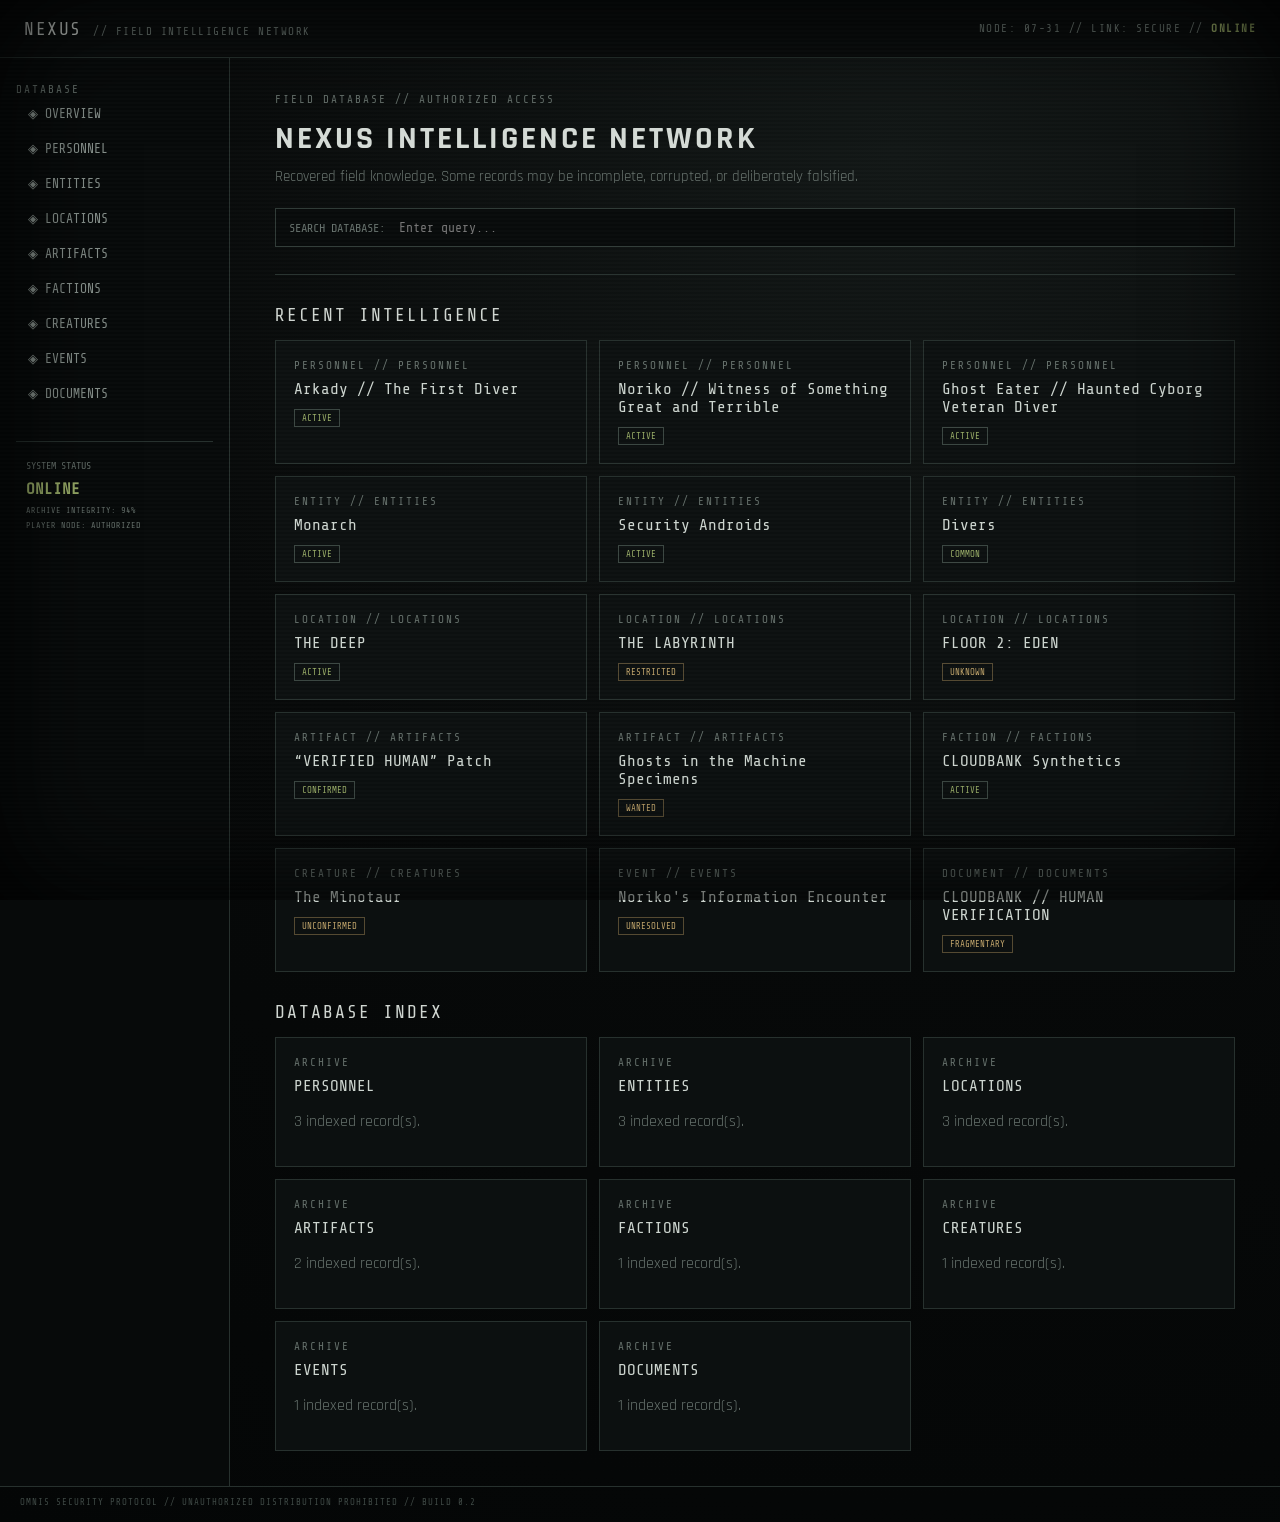
==== index.html @ 6cf0a73c "Second try - Uploading v.02" ====
<!doctype html><html lang="en"><head><meta charset="utf-8"><meta name="viewport" content="width=device-width,initial-scale=1"><title>NEXUS // Field Intelligence Network</title><link rel="stylesheet" href="style.css"></head><body><div class="crt"></div><header><div class="brand">NEXUS <span>// FIELD INTELLIGENCE NETWORK</span></div><div class="status">NODE: 07-31 // LINK: SECURE // <b>ONLINE</b></div></header><div class="layout"><aside><div class="label">DATABASE</div><nav id="nav"></nav><div class="system">SYSTEM STATUS<strong>ONLINE</strong><small>ARCHIVE INTEGRITY: 94%</small><small>PLAYER NODE: AUTHORIZED</small></div></aside><main><section class="hero"><div class="label">FIELD DATABASE // AUTHORIZED ACCESS</div><h1 id="title">NEXUS INTELLIGENCE NETWORK</h1><p id="intro">Recovered field knowledge. Some records may be incomplete, corrupted, or deliberately falsified.</p><div class="search">SEARCH DATABASE:<input id="search" placeholder="Enter query..." autocomplete="off"><span id="count"></span></div></section><section id="content"></section></main></div><footer>OMNIS SECURITY PROTOCOL // UNAUTHORIZED DISTRIBUTION PROHIBITED // BUILD 0.2</footer><script src="app.js"></script></body></html>
---- style.css ----
@import url('https://fonts.googleapis.com/css2?family=Share+Tech+Mono&family=Rajdhani:wght@400;600;700&display=swap');:root{--bg:#070909;--line:#27312e;--text:#b8c2bd;--muted:#66716c;--accent:#9aae68;--warn:#c0a46b}*{box-sizing:border-box}body{margin:0;background:radial-gradient(circle at 70% 10%,#121716,#070909 48%,#040606);color:var(--text);font-family:Rajdhani,sans-serif;min-height:100vh}.crt{position:fixed;inset:0;pointer-events:none;background:linear-gradient(transparent 50%,rgba(255,255,255,.014) 51%);background-size:100% 4px;box-shadow:inset 0 0 120px #000;z-index:9}header{height:58px;border-bottom:1px solid var(--line);display:flex;justify-content:space-between;align-items:center;padding:0 24px;background:#090c0c;font-family:'Share Tech Mono';letter-spacing:1.5px}.brand{font-size:18px;color:#d1d7d2}.brand span,.status{color:var(--muted);font-size:11px}.status b{color:var(--accent)}.layout{display:grid;grid-template-columns:230px 1fr;min-height:calc(100vh - 94px)}aside{border-right:1px solid var(--line);padding:25px 16px;background:#070a0a}.label,.meta{font:11px 'Share Tech Mono';letter-spacing:2px;color:var(--muted)}nav button{display:block;width:100%;text-align:left;border:0;border-left:2px solid transparent;background:none;color:#89938e;padding:10px;font:13px 'Share Tech Mono';cursor:pointer}nav button:hover{color:#d1d7d2;background:#111716;border-left-color:var(--accent)}.system{border-top:1px solid var(--line);margin-top:30px;padding:15px 10px;color:var(--muted);font:10px 'Share Tech Mono';line-height:1.8}.system strong{display:block;color:var(--accent);font-size:16px}.system small{display:block}main{max-width:1250px;width:100%;padding:35px 45px;margin:auto}.hero{border-bottom:1px solid var(--line);padding-bottom:27px}.hero h1{font-size:32px;letter-spacing:3px;margin:12px 0 8px;color:#d5dbd6}.hero p{max-width:800px;color:#68736e;margin:0 0 22px;font-size:15px}.search{display:flex;align-items:center;gap:12px;border:1px solid #303b37;background:#080b0b;padding:10px 13px;font:12px 'Share Tech Mono';color:var(--muted)}.search input{flex:1;background:none;border:0;outline:0;color:#cbd2cd;font:13px 'Share Tech Mono'}.search #count{color:var(--accent);font-size:9px}.section{font:18px 'Share Tech Mono';letter-spacing:2px;color:#d0d6d1;margin:30px 0 15px}.grid{display:grid;grid-template-columns:repeat(auto-fit,minmax(245px,1fr));gap:12px}.card{border:1px solid var(--line);background:#0c1010;padding:18px;cursor:pointer;transition:.15s}.card:hover{border-color:#56645d;transform:translateY(-1px)}.card h3{font:16px 'Share Tech Mono';margin:8px 0;color:#cdd5cf}.card p{color:var(--muted)}.badge{display:inline-block;border:1px solid #3b4742;padding:3px 7px;font:9px 'Share Tech Mono';color:var(--accent)}.badge.warn{color:var(--warn);border-color:#554a32}.entry{margin-top:25px;border:1px solid var(--line);background:#090c0c;padding:28px}.entryhead{display:flex;justify-content:space-between;border-bottom:1px solid var(--line);padding-bottom:20px;gap:20px}.entry h2{font:26px 'Share Tech Mono';letter-spacing:2px;margin:8px 0;color:#d3d9d4}.entry p,.detail li{line-height:1.65;color:#929d97}.facts{display:grid;grid-template-columns:repeat(auto-fit,minmax(160px,1fr));gap:10px;margin:22px 0}.fact{border:1px solid var(--line);padding:10px}.fact small{display:block;color:var(--muted);font:9px 'Share Tech Mono';margin-bottom:5px}.fact strong{font:13px 'Share Tech Mono';font-weight:400;color:#c4cdc7}.detail{border-left:2px solid #38423e;padding-left:14px;margin:15px 0}.detail b{font:10px 'Share Tech Mono';color:var(--warn);letter-spacing:1px}.links{display:flex;flex-wrap:wrap;gap:8px}.link{background:#111716;border:1px solid var(--line);padding:7px 9px;color:#aab5ae;cursor:pointer;font:11px 'Share Tech Mono'}.muted,.error{color:var(--muted);font-family:'Share Tech Mono'}.error{padding:40px 0}footer{height:36px;border-top:1px solid var(--line);padding:10px 20px;color:#3f4945;font:9px 'Share Tech Mono';letter-spacing:1px}@media(max-width:760px){.layout{grid-template-columns:1fr}aside{border-right:0;border-bottom:1px solid var(--line);padding:10px}nav{display:flex;overflow:auto}nav button{min-width:max-content}.system{display:none}main{padding:25px 16px}.status{display:none}.hero h1{font-size:24px}.entryhead{display:block}}
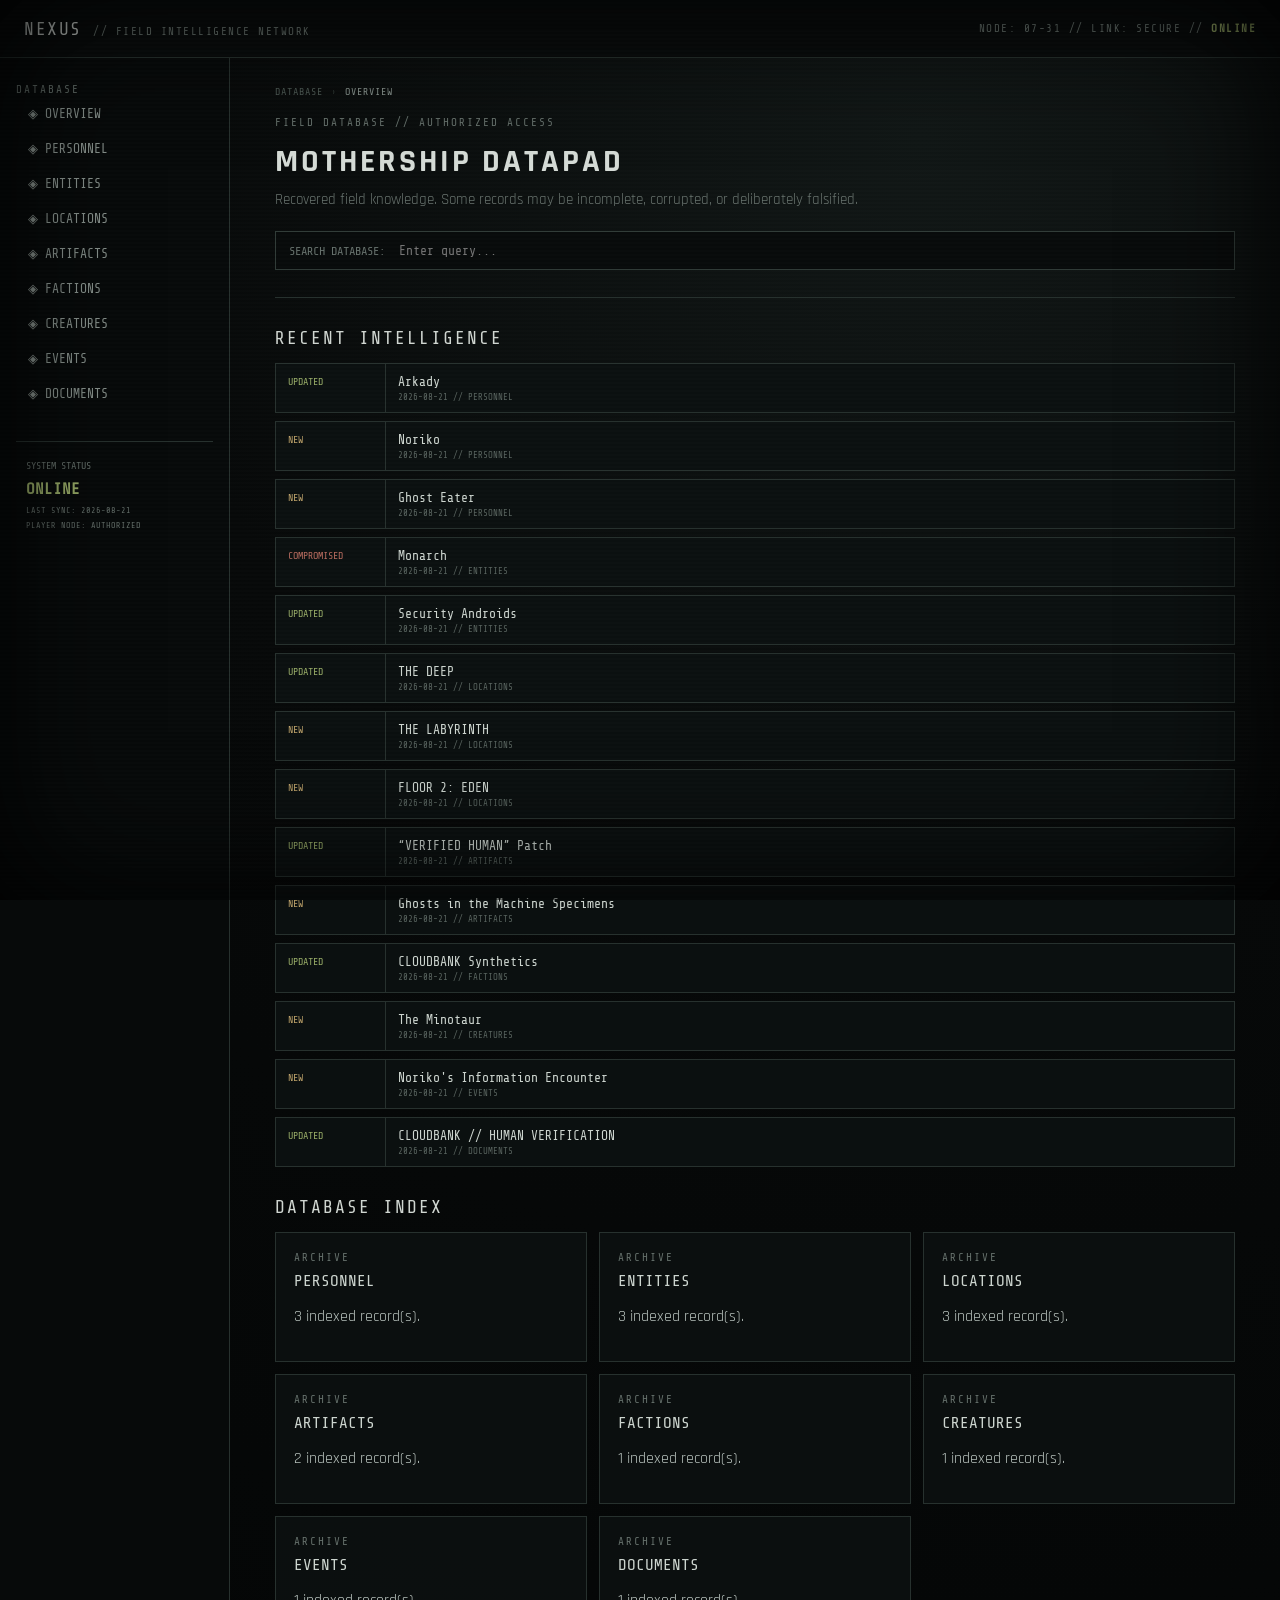
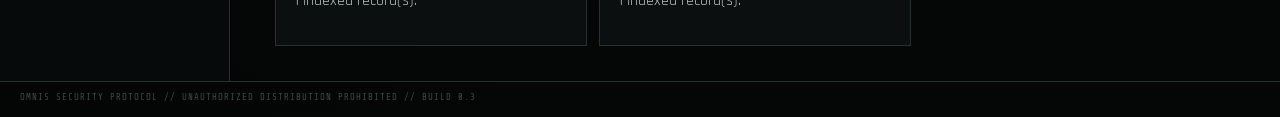
==== commit ba7a325b: "Adding v0.3" ====
--- a/index.html
+++ b/index.html
@@ -1 +1,19 @@
-<!doctype html><html lang="en"><head><meta charset="utf-8"><meta name="viewport" content="width=device-width,initial-scale=1"><title>NEXUS // Field Intelligence Network</title><link rel="stylesheet" href="style.css"></head><body><div class="crt"></div><header><div class="brand">NEXUS <span>// FIELD INTELLIGENCE NETWORK</span></div><div class="status">NODE: 07-31 // LINK: SECURE // <b>ONLINE</b></div></header><div class="layout"><aside><div class="label">DATABASE</div><nav id="nav"></nav><div class="system">SYSTEM STATUS<strong>ONLINE</strong><small>ARCHIVE INTEGRITY: 94%</small><small>PLAYER NODE: AUTHORIZED</small></div></aside><main><section class="hero"><div class="label">FIELD DATABASE // AUTHORIZED ACCESS</div><h1 id="title">NEXUS INTELLIGENCE NETWORK</h1><p id="intro">Recovered field knowledge. Some records may be incomplete, corrupted, or deliberately falsified.</p><div class="search">SEARCH DATABASE:<input id="search" placeholder="Enter query..." autocomplete="off"><span id="count"></span></div></section><section id="content"></section></main></div><footer>OMNIS SECURITY PROTOCOL // UNAUTHORIZED DISTRIBUTION PROHIBITED // BUILD 0.2</footer><script src="app.js"></script></body></html>+<!doctype html>
+<html lang="en">
+<head>
+<meta charset="utf-8">
+<meta name="viewport" content="width=device-width,initial-scale=1">
+<title>NEXUS // Field Intelligence Network</title>
+<link rel="stylesheet" href="style.css">
+</head>
+<body>
+<div id="boot" class="boot"><div class="boot-screen"><div class="boot-logo">NEXUS</div><div id="bootLines" class="boot-lines"></div></div></div>
+<div class="crt"></div>
+<header><div class="brand">NEXUS <span>// FIELD INTELLIGENCE NETWORK</span></div><div class="status">NODE: <span id="node">07-31</span> // LINK: SECURE // <b>ONLINE</b></div></header>
+<div class="layout">
+<aside><div class="label">DATABASE</div><nav id="nav"></nav><div class="system">SYSTEM STATUS<strong>ONLINE</strong><small id="sync">LAST SYNC: --</small><small>PLAYER NODE: AUTHORIZED</small></div></aside>
+<main><div id="breadcrumbs" class="breadcrumbs"></div><section class="hero"><div class="label">FIELD DATABASE // AUTHORIZED ACCESS</div><h1 id="title">NEXUS INTELLIGENCE NETWORK</h1><p id="intro">Recovered field knowledge. Some records may be incomplete, corrupted, or deliberately falsified.</p><div class="search">SEARCH DATABASE:<input id="search" placeholder="Enter query..." autocomplete="off"><span id="count"></span></div></section><section id="content"></section></main>
+</div>
+<footer>OMNIS SECURITY PROTOCOL // UNAUTHORIZED DISTRIBUTION PROHIBITED // BUILD <span id="build">0.3</span></footer>
+<script src="app.js"></script>
+</body></html>
--- a/style.css
+++ b/style.css
@@ -1 +1,2 @@
-@import url('https://fonts.googleapis.com/css2?family=Share+Tech+Mono&family=Rajdhani:wght@400;600;700&display=swap');:root{--bg:#070909;--line:#27312e;--text:#b8c2bd;--muted:#66716c;--accent:#9aae68;--warn:#c0a46b}*{box-sizing:border-box}body{margin:0;background:radial-gradient(circle at 70% 10%,#121716,#070909 48%,#040606);color:var(--text);font-family:Rajdhani,sans-serif;min-height:100vh}.crt{position:fixed;inset:0;pointer-events:none;background:linear-gradient(transparent 50%,rgba(255,255,255,.014) 51%);background-size:100% 4px;box-shadow:inset 0 0 120px #000;z-index:9}header{height:58px;border-bottom:1px solid var(--line);display:flex;justify-content:space-between;align-items:center;padding:0 24px;background:#090c0c;font-family:'Share Tech Mono';letter-spacing:1.5px}.brand{font-size:18px;color:#d1d7d2}.brand span,.status{color:var(--muted);font-size:11px}.status b{color:var(--accent)}.layout{display:grid;grid-template-columns:230px 1fr;min-height:calc(100vh - 94px)}aside{border-right:1px solid var(--line);padding:25px 16px;background:#070a0a}.label,.meta{font:11px 'Share Tech Mono';letter-spacing:2px;color:var(--muted)}nav button{display:block;width:100%;text-align:left;border:0;border-left:2px solid transparent;background:none;color:#89938e;padding:10px;font:13px 'Share Tech Mono';cursor:pointer}nav button:hover{color:#d1d7d2;background:#111716;border-left-color:var(--accent)}.system{border-top:1px solid var(--line);margin-top:30px;padding:15px 10px;color:var(--muted);font:10px 'Share Tech Mono';line-height:1.8}.system strong{display:block;color:var(--accent);font-size:16px}.system small{display:block}main{max-width:1250px;width:100%;padding:35px 45px;margin:auto}.hero{border-bottom:1px solid var(--line);padding-bottom:27px}.hero h1{font-size:32px;letter-spacing:3px;margin:12px 0 8px;color:#d5dbd6}.hero p{max-width:800px;color:#68736e;margin:0 0 22px;font-size:15px}.search{display:flex;align-items:center;gap:12px;border:1px solid #303b37;background:#080b0b;padding:10px 13px;font:12px 'Share Tech Mono';color:var(--muted)}.search input{flex:1;background:none;border:0;outline:0;color:#cbd2cd;font:13px 'Share Tech Mono'}.search #count{color:var(--accent);font-size:9px}.section{font:18px 'Share Tech Mono';letter-spacing:2px;color:#d0d6d1;margin:30px 0 15px}.grid{display:grid;grid-template-columns:repeat(auto-fit,minmax(245px,1fr));gap:12px}.card{border:1px solid var(--line);background:#0c1010;padding:18px;cursor:pointer;transition:.15s}.card:hover{border-color:#56645d;transform:translateY(-1px)}.card h3{font:16px 'Share Tech Mono';margin:8px 0;color:#cdd5cf}.card p{color:var(--muted)}.badge{display:inline-block;border:1px solid #3b4742;padding:3px 7px;font:9px 'Share Tech Mono';color:var(--accent)}.badge.warn{color:var(--warn);border-color:#554a32}.entry{margin-top:25px;border:1px solid var(--line);background:#090c0c;padding:28px}.entryhead{display:flex;justify-content:space-between;border-bottom:1px solid var(--line);padding-bottom:20px;gap:20px}.entry h2{font:26px 'Share Tech Mono';letter-spacing:2px;margin:8px 0;color:#d3d9d4}.entry p,.detail li{line-height:1.65;color:#929d97}.facts{display:grid;grid-template-columns:repeat(auto-fit,minmax(160px,1fr));gap:10px;margin:22px 0}.fact{border:1px solid var(--line);padding:10px}.fact small{display:block;color:var(--muted);font:9px 'Share Tech Mono';margin-bottom:5px}.fact strong{font:13px 'Share Tech Mono';font-weight:400;color:#c4cdc7}.detail{border-left:2px solid #38423e;padding-left:14px;margin:15px 0}.detail b{font:10px 'Share Tech Mono';color:var(--warn);letter-spacing:1px}.links{display:flex;flex-wrap:wrap;gap:8px}.link{background:#111716;border:1px solid var(--line);padding:7px 9px;color:#aab5ae;cursor:pointer;font:11px 'Share Tech Mono'}.muted,.error{color:var(--muted);font-family:'Share Tech Mono'}.error{padding:40px 0}footer{height:36px;border-top:1px solid var(--line);padding:10px 20px;color:#3f4945;font:9px 'Share Tech Mono';letter-spacing:1px}@media(max-width:760px){.layout{grid-template-columns:1fr}aside{border-right:0;border-bottom:1px solid var(--line);padding:10px}nav{display:flex;overflow:auto}nav button{min-width:max-content}.system{display:none}main{padding:25px 16px}.status{display:none}.hero h1{font-size:24px}.entryhead{display:block}}+@import url('https://fonts.googleapis.com/css2?family=Share+Tech+Mono&family=Rajdhani:wght@400;600;700&display=swap');
+:root{--bg:#070909;--line:#27312e;--text:#b8c2bd;--muted:#66716c;--accent:#9aae68;--warn:#c0a46b;--danger:#b86b5e}*{box-sizing:border-box}html{background:#050707}body{margin:0;background:radial-gradient(circle at 72% 8%,#111716 0,#070909 43%,#040606 100%);color:var(--text);font-family:Rajdhani,sans-serif;min-height:100vh}.crt{position:fixed;inset:0;pointer-events:none;background:linear-gradient(transparent 50%,rgba(255,255,255,.013) 51%);background-size:100% 4px;box-shadow:inset 0 0 140px #000;z-index:20}.boot{position:fixed;inset:0;background:#030505;z-index:100;display:grid;place-items:center;transition:opacity .28s ease,visibility .28s ease}.boot.hidden{opacity:0;visibility:hidden}.boot-screen{width:min(760px,88vw);border:1px solid #2b3834;background:#070b0a;box-shadow:0 0 40px rgba(0,0,0,.7);padding:32px;font-family:'Share Tech Mono',monospace}.boot-logo{color:#d5dbd6;font-size:34px;letter-spacing:8px;border-bottom:1px solid var(--line);padding-bottom:18px;margin-bottom:18px}.boot-lines{min-height:170px;color:#7f8b85;line-height:1.9;font-size:12px}header{height:58px;border-bottom:1px solid var(--line);display:flex;justify-content:space-between;align-items:center;padding:0 24px;background:#090c0c;font-family:'Share Tech Mono';letter-spacing:1.5px}.brand{font-size:18px;color:#d1d7d2}.brand span,.status{color:var(--muted);font-size:11px}.status b{color:var(--accent)}.layout{display:grid;grid-template-columns:230px 1fr;min-height:calc(100vh - 94px)}aside{border-right:1px solid var(--line);padding:25px 16px;background:#070a0a}.label,.meta{font:11px 'Share Tech Mono';letter-spacing:2px;color:var(--muted)}nav button{display:block;width:100%;text-align:left;border:0;border-left:2px solid transparent;background:none;color:#89938e;padding:10px;font:13px 'Share Tech Mono';cursor:pointer}nav button:hover{color:#d1d7d2;background:#111716;border-left-color:var(--accent)}.system{border-top:1px solid var(--line);margin-top:30px;padding:15px 10px;color:var(--muted);font:10px 'Share Tech Mono';line-height:1.8}.system strong{display:block;color:var(--accent);font-size:16px}.system small{display:block}main{max-width:1280px;width:100%;padding:24px 45px 35px;margin:auto}.breadcrumbs{display:flex;gap:8px;align-items:center;margin-bottom:16px;min-height:18px;color:#4d5954;font:10px 'Share Tech Mono';letter-spacing:1px}.breadcrumbs em{font-style:normal;color:#2f3935}.breadcrumbs .current{color:#89948f}.hero{border-bottom:1px solid var(--line);padding-bottom:27px}.hero h1{font-size:32px;letter-spacing:3px;margin:12px 0 8px;color:#d5dbd6}.hero p{max-width:800px;color:#68736e;margin:0 0 22px;font-size:15px}.search{display:flex;align-items:center;gap:12px;border:1px solid #303b37;background:#080b0b;padding:10px 13px;font:12px 'Share Tech Mono';color:var(--muted)}.search input{flex:1;background:none;border:0;outline:0;color:#cbd2cd;font:13px 'Share Tech Mono'}.search #count{color:var(--accent);font-size:9px}.section{font:18px 'Share Tech Mono';letter-spacing:2px;color:#d0d6d1;margin:30px 0 15px}.grid{display:grid;grid-template-columns:repeat(auto-fit,minmax(245px,1fr));gap:12px}.card{border:1px solid var(--line);background:rgba(12,16,16,.88);padding:18px;cursor:pointer;transition:.15s;position:relative;overflow:hidden}.card:hover{border-color:#56645d;transform:translateY(-1px);background:#101515}.card h3{font:16px 'Share Tech Mono';margin:8px 0 3px;color:#cdd5cf}.subtitle{color:#65706b;min-height:22px;font-size:12px}.card-badges,.entry-badges{display:flex;gap:6px;flex-wrap:wrap;margin-top:12px}.badge{display:inline-block;border:1px solid #3b4742;padding:3px 7px;font:9px 'Share Tech Mono';letter-spacing:.7px;color:var(--accent)}.badge.partial,.badge.new{color:var(--warn);border-color:#554a32}.badge.unverified{color:#879b99;border-color:#40514f}.badge.classified,.badge.compromised{color:var(--danger);border-color:#5f3e39}.badge.updated{color:#9aae68;border-color:#46513a}.recent-strip{display:grid;gap:8px}.recent{display:grid;grid-template-columns:110px 1fr;border:1px solid var(--line);background:#0b1010;cursor:pointer;transition:.15s}.recent:hover{border-color:#53615a}.recent-state{padding:12px;border-right:1px solid var(--line);font:10px 'Share Tech Mono';color:var(--accent)}.recent.new .recent-state{color:var(--warn)}.recent.compromised .recent-state{color:var(--danger)}.recent>div:last-child{padding:10px 12px}.recent strong{display:block;font:13px 'Share Tech Mono';color:#cdd5cf}.recent small{display:block;margin-top:3px;color:#59645f;font:9px 'Share Tech Mono'}.entry{margin-top:25px;border:1px solid var(--line);background:#090c0c;padding:28px;position:relative;overflow:hidden}.record-topline{display:flex;justify-content:space-between;gap:20px;color:#58635e;font:9px 'Share Tech Mono';letter-spacing:1.5px;border-bottom:1px solid var(--line);padding-bottom:10px;margin-bottom:18px}.entryhead{display:flex;justify-content:space-between;gap:20px}.entry h2{font:28px 'Share Tech Mono';letter-spacing:2px;margin:8px 0 2px;color:#d3d9d4}.entry-subtitle{color:#6f7a75;font-size:14px}.record-layout{display:grid;grid-template-columns:minmax(0,1fr) 300px;gap:26px;margin-top:18px}.facts{display:grid;grid-template-columns:repeat(auto-fit,minmax(160px,1fr));gap:10px;margin:10px 0 22px}.fact{border:1px solid var(--line);padding:10px;background:#0b0f0f}.fact small{display:block;color:var(--muted);font:9px 'Share Tech Mono';margin-bottom:5px}.fact strong{font:13px 'Share Tech Mono';font-weight:400;color:#c4cdc7}.integrity{border:1px solid var(--line);padding:12px;background:#080b0b}.integrity-row{display:flex;justify-content:space-between;font:10px 'Share Tech Mono';color:#66716c;margin-bottom:8px}.integrity-row b{color:#aeb8b2}.integrity-track{height:7px;border:1px solid #2d3733;background:#060808;overflow:hidden}.integrity-fill{height:100%;background:linear-gradient(90deg,#657347,#9aae68)}.integrity-fill.overflow{animation:integrityPulse 1.2s steps(2,end) infinite}.detail{border-left:2px solid #38423e;padding-left:14px;margin:15px 0}.detail b{font:10px 'Share Tech Mono';color:var(--warn);letter-spacing:1px}.entry p,.detail li{line-height:1.65;color:#929d97}.links{display:flex;flex-wrap:wrap;gap:8px}.link{background:#111716;border:1px solid var(--line);padding:7px 9px;color:#aab5ae;cursor:pointer;font:11px 'Share Tech Mono'}.image-frame{border:1px solid #303a36;min-height:340px;background:linear-gradient(rgba(7,10,10,.35),rgba(7,10,10,.55)),repeating-linear-gradient(0deg,#0c1110,#0c1110 2px,#0a0e0d 2px,#0a0e0d 4px);position:relative;overflow:hidden}.image-frame img{width:100%;height:100%;min-height:340px;object-fit:cover;display:block;filter:grayscale(1) contrast(1.08) brightness(.75)}.image-placeholder{display:none;position:absolute;inset:0;align-items:center;justify-content:center;flex-direction:column;gap:8px;color:#65706b;text-align:center;padding:20px;font:11px 'Share Tech Mono'}.image-placeholder small{color:#3f4945;word-break:break-all}.image-frame.missing img{display:none}.image-frame.missing .image-placeholder{display:flex}.image-scan{position:absolute;inset:0;pointer-events:none;background:linear-gradient(180deg,transparent 0,rgba(160,180,168,.05) 50%,transparent 100%);animation:scan 6s linear infinite}.redaction-line{margin:12px 0;font:12px 'Share Tech Mono'}.redaction{display:inline-block;color:#050707;background:#89918d;padding:2px 4px;letter-spacing:1px;user-select:none;filter:contrast(1.4)}.monarch-card::after{content:"";position:absolute;inset:0;pointer-events:none;border:1px solid rgba(165,95,80,.16);animation:monarchFlicker 4.5s steps(2,end) infinite}.monarch-record{border-color:#4a3431}.monarch-record::before{content:"AUTHORITY OVERRIDE";position:absolute;top:10px;right:-35px;transform:rotate(27deg);color:rgba(184,107,94,.13);font:22px 'Share Tech Mono';letter-spacing:3px}.muted,.error{color:var(--muted);font-family:'Share Tech Mono'}.error{padding:40px 0}footer{height:36px;border-top:1px solid var(--line);padding:10px 20px;color:#3f4945;font:9px 'Share Tech Mono';letter-spacing:1px}@keyframes scan{0%{transform:translateY(-100%)}100%{transform:translateY(100%)}}@keyframes monarchFlicker{0%,93%,100%{opacity:.3}94%{opacity:.8}95%{opacity:.15}96%{opacity:.65}}@keyframes integrityPulse{0%,100%{opacity:.5}50%{opacity:1}}@media(max-width:900px){.record-layout{grid-template-columns:1fr}.image-frame{min-height:260px}.image-frame img{min-height:260px}}@media(max-width:760px){.layout{grid-template-columns:1fr}aside{border-right:0;border-bottom:1px solid var(--line);padding:10px}nav{display:flex;overflow:auto}nav button{min-width:max-content}.system{display:none}main{padding:20px 16px 28px}.status{display:none}.hero h1{font-size:24px}.entryhead{display:block}.recent{grid-template-columns:88px 1fr}}
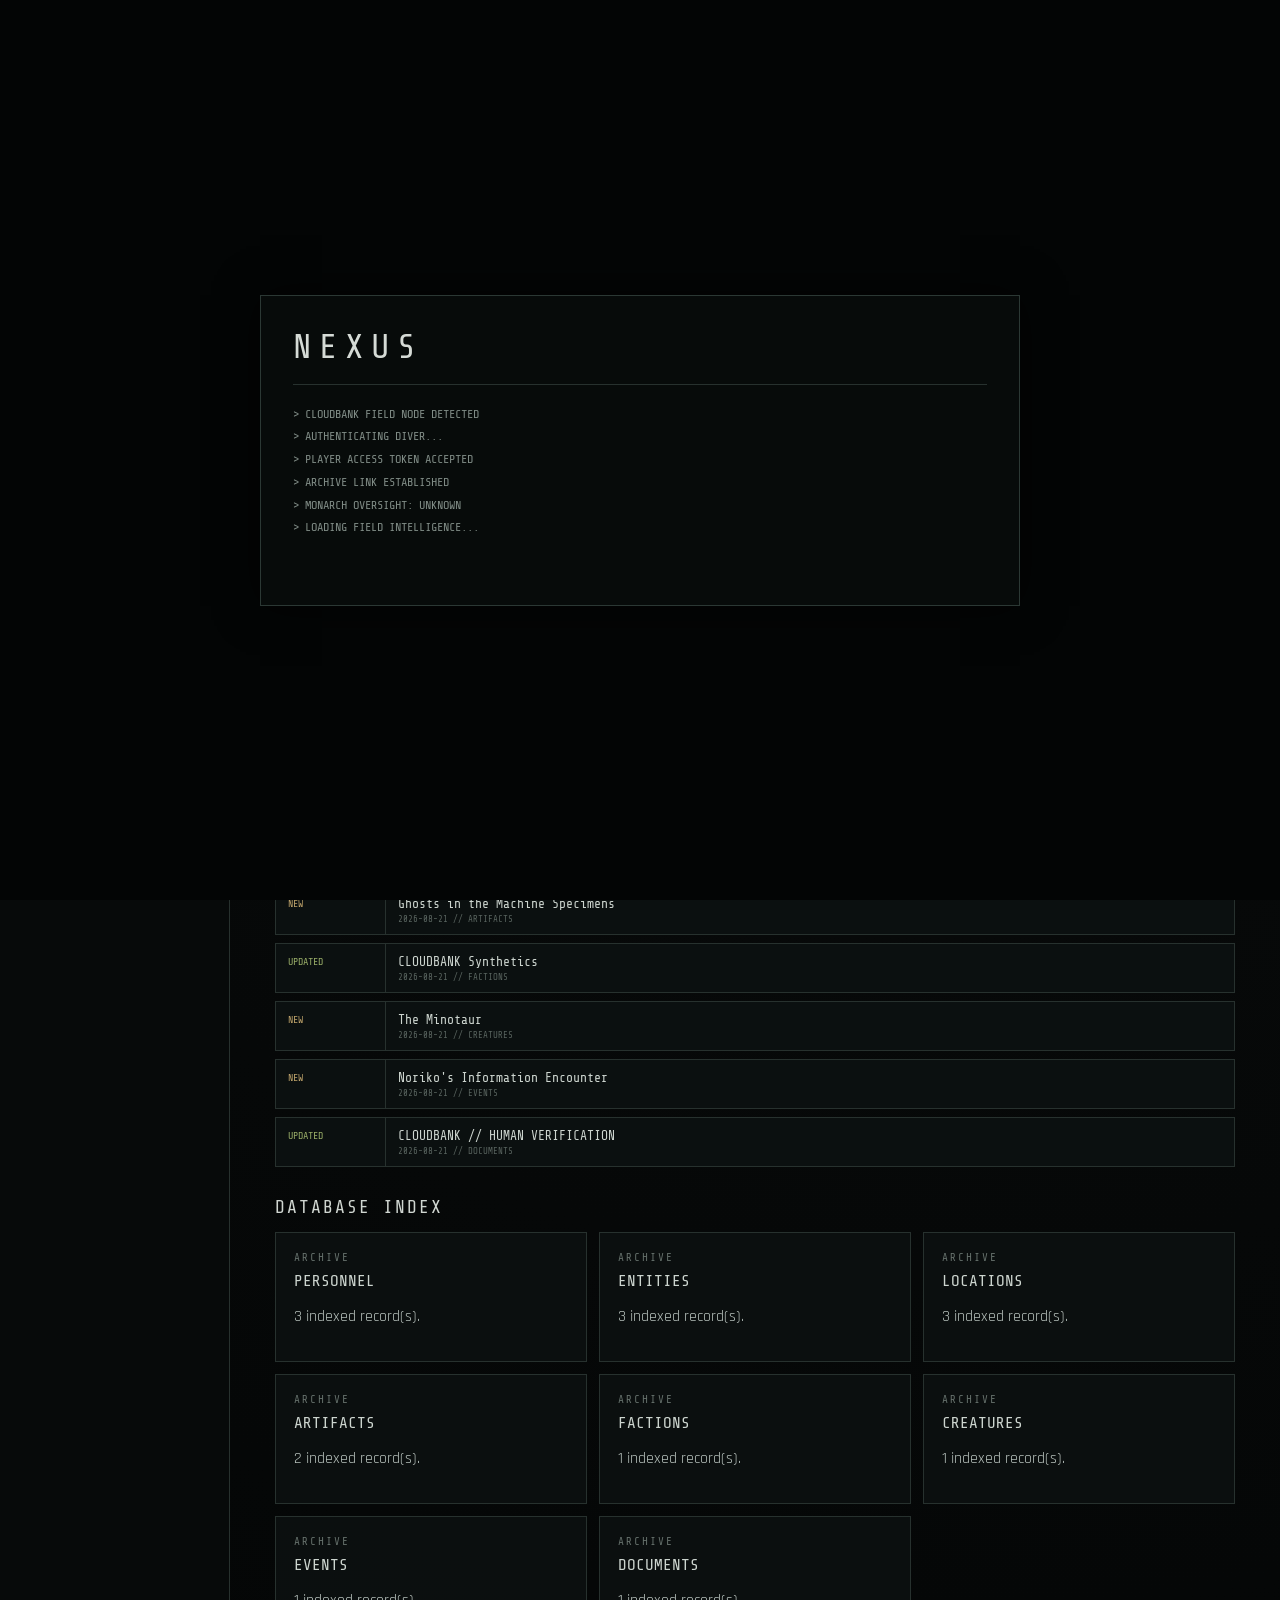
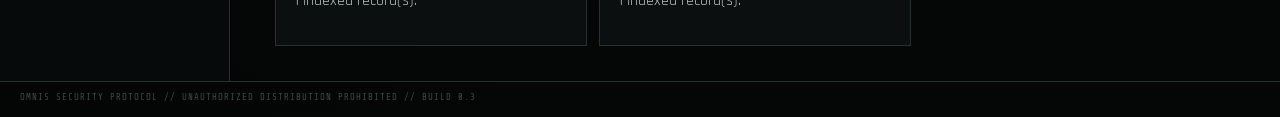
==== commit b501cfec: "Change title from NEXUS to WARDEN" ====
--- a/index.html
+++ b/index.html
@@ -3,7 +3,7 @@
 <head>
 <meta charset="utf-8">
 <meta name="viewport" content="width=device-width,initial-scale=1">
-<title>NEXUS // Field Intelligence Network</title>
+<title>WARDEN // Field Crew Network</title>
 <link rel="stylesheet" href="style.css">
 </head>
 <body>
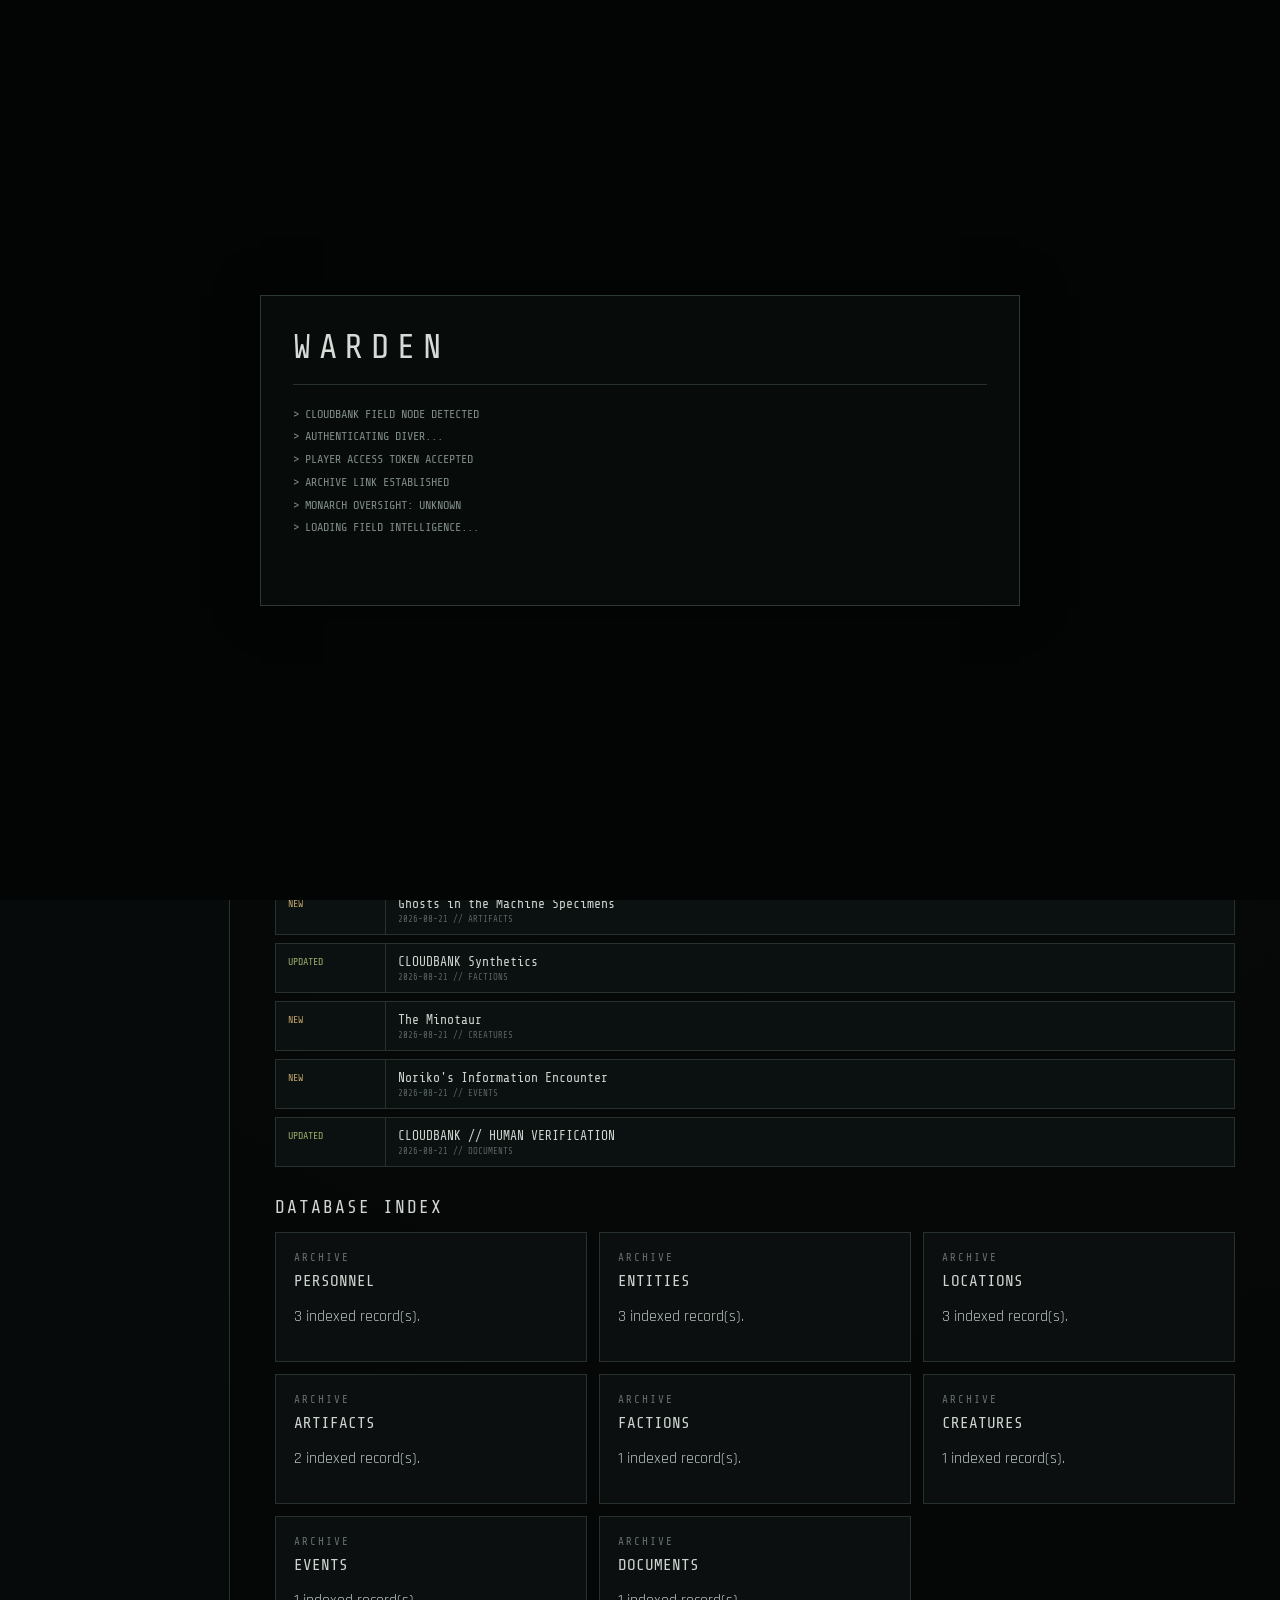
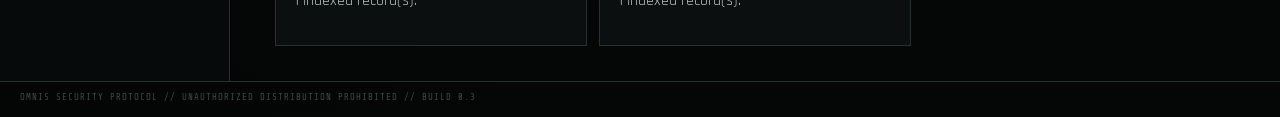
==== commit ed6277c4: "Update branding from NEXUS to WARDEN" ====
--- a/index.html
+++ b/index.html
@@ -7,9 +7,9 @@
 <link rel="stylesheet" href="style.css">
 </head>
 <body>
-<div id="boot" class="boot"><div class="boot-screen"><div class="boot-logo">NEXUS</div><div id="bootLines" class="boot-lines"></div></div></div>
+<div id="boot" class="boot"><div class="boot-screen"><div class="boot-logo">WARDEN</div><div id="bootLines" class="boot-lines"></div></div></div>
 <div class="crt"></div>
-<header><div class="brand">NEXUS <span>// FIELD INTELLIGENCE NETWORK</span></div><div class="status">NODE: <span id="node">07-31</span> // LINK: SECURE // <b>ONLINE</b></div></header>
+<header><div class="brand">WARDEN <span>// FIELD CREW NETWORK</span></div><div class="status">NODE: <span id="node">07-31</span> // LINK: SECURE // <b>ONLINE</b></div></header>
 <div class="layout">
 <aside><div class="label">DATABASE</div><nav id="nav"></nav><div class="system">SYSTEM STATUS<strong>ONLINE</strong><small id="sync">LAST SYNC: --</small><small>PLAYER NODE: AUTHORIZED</small></div></aside>
 <main><div id="breadcrumbs" class="breadcrumbs"></div><section class="hero"><div class="label">FIELD DATABASE // AUTHORIZED ACCESS</div><h1 id="title">NEXUS INTELLIGENCE NETWORK</h1><p id="intro">Recovered field knowledge. Some records may be incomplete, corrupted, or deliberately falsified.</p><div class="search">SEARCH DATABASE:<input id="search" placeholder="Enter query..." autocomplete="off"><span id="count"></span></div></section><section id="content"></section></main>
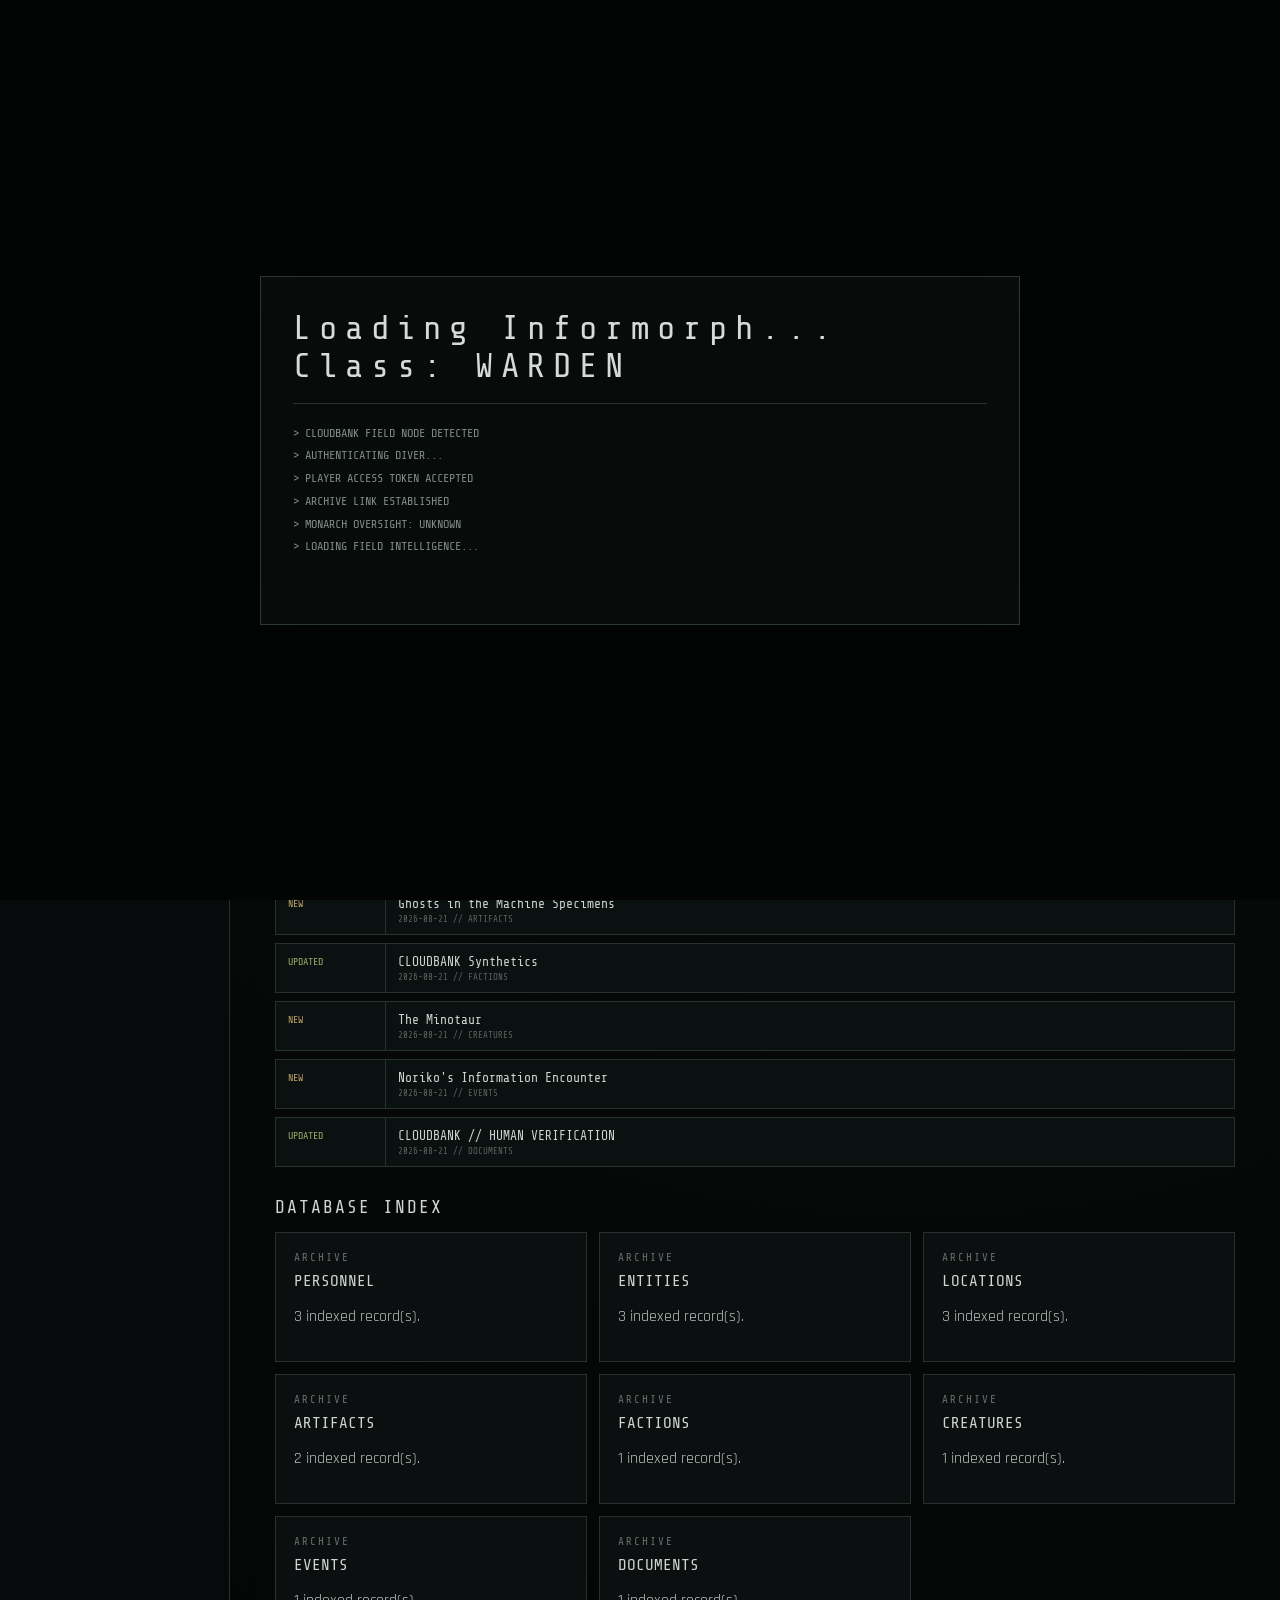
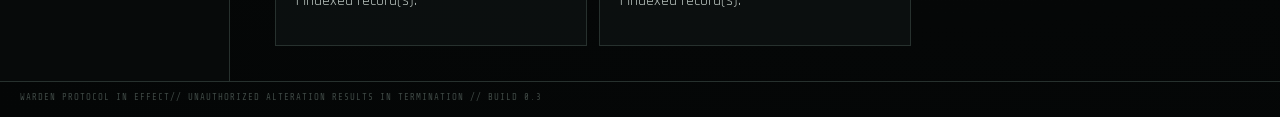
==== commit 0a288317: "Update boot and status messages in index.html" ====
--- a/index.html
+++ b/index.html
@@ -7,13 +7,13 @@
 <link rel="stylesheet" href="style.css">
 </head>
 <body>
-<div id="boot" class="boot"><div class="boot-screen"><div class="boot-logo">WARDEN</div><div id="bootLines" class="boot-lines"></div></div></div>
+<div id="boot" class="boot"><div class="boot-screen"><div class="boot-logo">Loading Informorph... Class: WARDEN</div><div id="bootLines" class="boot-lines"></div></div></div>
 <div class="crt"></div>
-<header><div class="brand">WARDEN <span>// FIELD CREW NETWORK</span></div><div class="status">NODE: <span id="node">07-31</span> // LINK: SECURE // <b>ONLINE</b></div></header>
+<header><div class="brand">WARDEN <span>// FIELD CREW NETWORK</span></div><div class="status">DECK: <span id="node">08-29</span> // LINK: SECURE // <b>JACKED IN</b></div></header>
 <div class="layout">
-<aside><div class="label">DATABASE</div><nav id="nav"></nav><div class="system">SYSTEM STATUS<strong>ONLINE</strong><small id="sync">LAST SYNC: --</small><small>PLAYER NODE: AUTHORIZED</small></div></aside>
-<main><div id="breadcrumbs" class="breadcrumbs"></div><section class="hero"><div class="label">FIELD DATABASE // AUTHORIZED ACCESS</div><h1 id="title">NEXUS INTELLIGENCE NETWORK</h1><p id="intro">Recovered field knowledge. Some records may be incomplete, corrupted, or deliberately falsified.</p><div class="search">SEARCH DATABASE:<input id="search" placeholder="Enter query..." autocomplete="off"><span id="count"></span></div></section><section id="content"></section></main>
+<aside><div class="label">DATABASE</div><nav id="nav"></nav><div class="system">DECK STATUS<strong>RUNNING</strong><small id="sync">LAST SYNC: --</small><small>ACCESS LEVEL: CREWMEMBER</small></div></aside>
+<main><div id="breadcrumbs" class="breadcrumbs"></div><section class="hero"><div class="label">FIELD DATAPAD // CREWMEMBER</div><h1 id="title">FIELD CREW NETWORK</h1><p id="intro">The Crew's Ongoing Observations and Recordings.</p><div class="search">SEARCH DATAPAD:<input id="search" placeholder="Enter query..." autocomplete="off"><span id="count"></span></div></section><section id="content"></section></main>
 </div>
-<footer>OMNIS SECURITY PROTOCOL // UNAUTHORIZED DISTRIBUTION PROHIBITED // BUILD <span id="build">0.3</span></footer>
+<footer>WARDEN PROTOCOL IN EFFECT// UNAUTHORIZED ALTERATION RESULTS IN TERMINATION // BUILD <span id="build">0.3</span></footer>
 <script src="app.js"></script>
 </body></html>
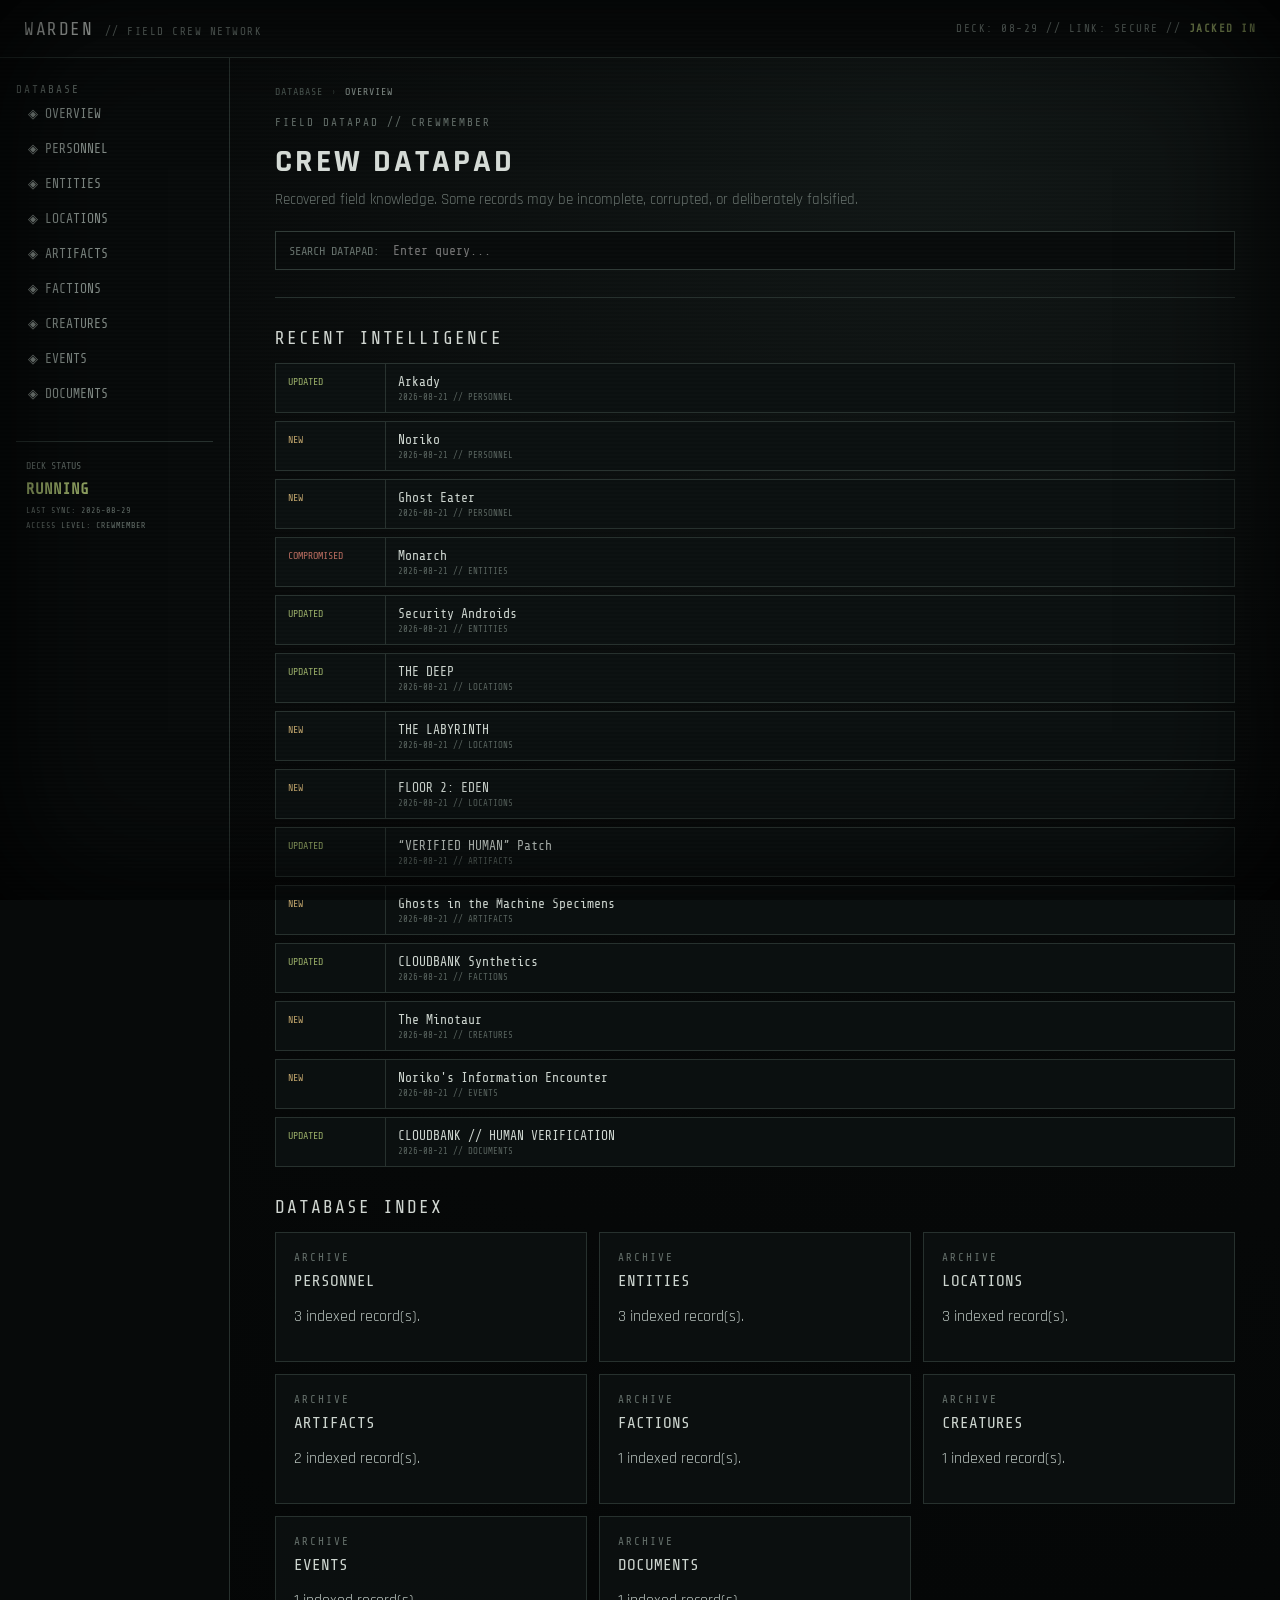
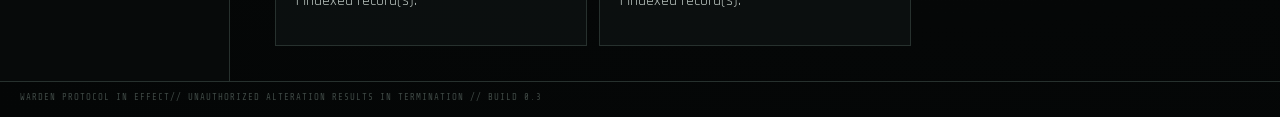
==== commit 2abcfe03: "Update loading message in index.html" ====
--- a/index.html
+++ b/index.html
@@ -7,7 +7,7 @@
 <link rel="stylesheet" href="style.css">
 </head>
 <body>
-<div id="boot" class="boot"><div class="boot-screen"><div class="boot-logo">Loading Informorph... Class: WARDEN</div><div id="bootLines" class="boot-lines"></div></div></div>
+<div id="boot" class="boot"><div class="boot-screen"><div class="boot-logo">Loading Class: WARDEN</div><div id="bootLines" class="boot-lines"></div></div></div>
 <div class="crt"></div>
 <header><div class="brand">WARDEN <span>// FIELD CREW NETWORK</span></div><div class="status">DECK: <span id="node">08-29</span> // LINK: SECURE // <b>JACKED IN</b></div></header>
 <div class="layout">
